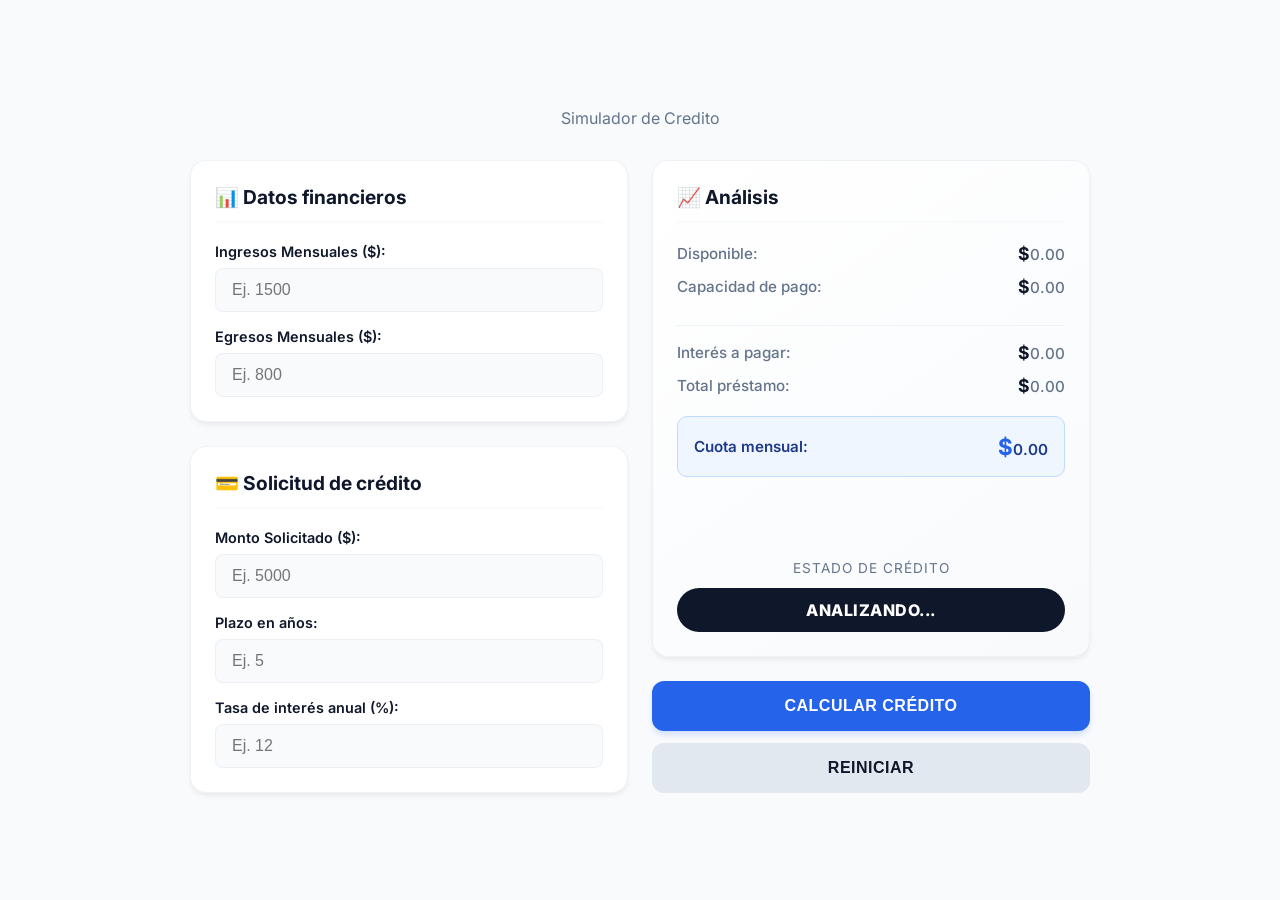
==== index.html @ 5624c061 "cambio de nombre del html" ====
<!DOCTYPE html>
<html lang="es">
<head>
    <meta charset="UTF-8">
    <meta name="viewport" content="width=device-width, initial-scale=1.0">
    <title>Simulador de Crédito</title>
    <link rel="stylesheet" href="simulador.css">
    <link href="https://fonts.googleapis.com/css2?family=Inter:wght@400;500;600;800&display=swap" rel="stylesheet">
</head>
<body>

    <div class="container">
        <div class="header">
            <p class="subtitle">Simulador de Credito</p>
        </div>

        <div class="dashboard-grid">
            <div class="form-section">
                <div class="card">
                    <h2>📊 Datos financieros</h2>
                    <div class="input-group">
                        <label for="txtIngresos">Ingresos Mensuales ($):</label>
                        <input type="number" id="txtIngresos" placeholder="Ej. 1500">
                    </div>
                    <div class="input-group">
                        <label for="txtEgresos">Egresos Mensuales ($):</label>
                        <input type="number" id="txtEgresos" placeholder="Ej. 800">
                    </div>
                </div>

                <div class="card">
                    <h2>💳 Solicitud de crédito</h2>
                    <div class="input-group">
                        <label for="txtMonto">Monto Solicitado ($):</label>
                        <input type="number" id="txtMonto" placeholder="Ej. 5000">
                    </div>
                    <div class="input-group">
                        <label for="txtPlazo">Plazo en años:</label>
                        <input type="number" id="txtPlazo" placeholder="Ej. 5">
                    </div>
                    <div class="input-group">
                        <label for="txtTasaInteres">Tasa de interés anual (%):</label>
                        <input type="number" id="txtTasaInteres" placeholder="Ej. 12">
                    </div>
                </div>
            </div>

            <div class="results-section">
                <div class="card results-card">
                    <h2>📈 Análisis</h2>

                    <div class="result-item">
                        <span>Disponible:</span>
                        <strong>$<span id="spnDisponible">0.00</span></strong>
                    </div>
                    <div class="result-item">
                        <span>Capacidad de pago:</span>
                        <strong>$<span id="spnCapacidadPago">0.00</span></strong>
                    </div>
                    
                    <hr>
                    
                    <div class="result-item">
                        <span>Interés a pagar:</span>
                        <strong>$<span id="spnInteresPagar">0.00</span></strong>
                    </div>
                    <div class="result-item">
                        <span>Total préstamo:</span>
                        <strong>$<span id="spnTotalPrestamo">0.00</span></strong>
                    </div>
                    <div class="result-item highlight">
                        <span>Cuota mensual:</span>
                        <strong>$<span id="spnCuotaMensual">0.00</span></strong>
                    </div>

                    <div class="status-box">
                        <p>Estado de crédito</p>
                        <div id="spnEstadoCredito" class="status-badge">ANALIZANDO...</div>
                    </div>
                </div>

                <div class="buttons">
                    <button id="btnCalcularCredito" class="btn-primary" onclick="calcular();">Calcular Crédito</button>
                    <button id="btnReiniciar" class="btn-secondary">Reiniciar</button>
                </div>
            </div>
        </div>
    </div>
    
    <script src="funciones.js"></script>
    <script src="simulador.js"></script>
    <script src="utils.js"></script>
</body>
</html>
---- simulador.css ----
:root {
    --primary: #2563eb;
    --primary-hover: #1d4ed8;
    --secondary: #e2e8f0;
    --secondary-hover: #cbd5e1;
    --bg-color: #f8fafc;
    --card-bg: #ffffff;
    --text-main: #0f172a;
    --text-muted: #64748b;
    --border-color: #e2e8f0;
}

* {
    box-sizing: border-box;
    margin: 0;
    padding: 0;
}

body {
    font-family: 'Inter', Arial, sans-serif;
    background-color: var(--bg-color);
    color: var(--text-main);
    display: flex;
    justify-content: center;
    align-items: center;
    min-height: 100vh;
    padding: 20px;
    background-image:url(fondo.png);
    background-repeat: no-repeat;
    background-size: cover;
}

.container {
    width: 100%;
    max-width: 900px;
}

.header {
    text-align: center;
    margin-bottom: 32px;
}

.header h1 {
    font-size: 2.2rem;
    font-weight: 800;
    color: var(--text-main);
    margin-bottom: 8px;
}

.subtitle {
    color: var(--text-muted);
    font-size: 1rem;
}

/* Sistema Responsivo */
.dashboard-grid {
    display: grid;
    grid-template-columns: 1fr;
    gap: 24px;
}

@media (min-width: 768px) {
    .dashboard-grid {
        grid-template-columns: 1fr 1fr;
    }
}

.form-section, .results-section {
    display: flex;
    flex-direction: column;
    gap: 24px;
}

.card {
    background-color: var(--card-bg);
    padding: 24px;
    border-radius: 16px;
    box-shadow: 0 4px 6px -1px rgba(0, 0, 0, 0.05), 0 2px 4px -1px rgba(0, 0, 0, 0.03);
    border: 1px solid var(--border-color);
}

.card h2 {
    font-size: 1.2rem;
    margin-bottom: 20px;
    color: var(--text-main);
    display: flex;
    align-items: center;
    border-bottom: 2px solid var(--bg-color);
    padding-bottom: 12px;
}

.input-group {
    margin-bottom: 16px;
}

.input-group:last-child {
    margin-bottom: 0;
}

label {
    display: block;
    margin-bottom: 8px;
    font-size: 0.9rem;
    font-weight: 600;
    color: var(--text-main);
}

input {
    width: 100%;
    padding: 12px 16px;
    border-radius: 8px;
    border: 1px solid var(--border-color);
    background-color: var(--bg-color);
    font-size: 1rem;
    color: var(--text-main);
    transition: all 0.2s ease;
}

input:focus {
    outline: none;
    border-color: var(--primary);
    box-shadow: 0 0 0 3px rgba(37, 99, 235, 0.1);
    background-color: white;
}

/* Panel de Resultados */
.results-card {
    background: linear-gradient(145deg, #ffffff, #f8fafc);
    flex-grow: 1; 
    display: flex;
    flex-direction: column;
}

.result-item {
    display: flex;
    justify-content: space-between;
    align-items: center;
    margin-bottom: 12px;
}

.result-item span {
    color: var(--text-muted);
    font-weight: 500;
    font-size: 0.95rem;
}

.result-item strong {
    font-size: 1.1rem;
    color: var(--text-main);
}

hr {
    border: 0;
    height: 1px;
    background-color: var(--border-color);
    margin: 16px 0;
}

.highlight {
    background-color: #eff6ff;
    padding: 16px;
    border-radius: 10px;
    margin-top: 8px;
    border: 1px solid #bfdbfe;
}

.highlight span {
    color: #1e3a8a;
    font-weight: 600;
}

.highlight strong {
    color: var(--primary);
    font-size: 1.4rem;
}

.status-box {
    margin-top: auto;
    padding-top: 32px;
    text-align: center;
}

.status-box p {
    font-size: 0.85rem;
    color: var(--text-muted);
    text-transform: uppercase;
    letter-spacing: 1px;
    margin-bottom: 12px;
}

.status-badge {
    display: inline-block;
    padding: 12px 24px;
    background-color: var(--text-main);
    color: white;
    font-weight: 800;
    border-radius: 999px;
    font-size: 1rem;
    letter-spacing: 0.5px;
    width: 100%;
}

/* Botones */
.buttons {
    display: flex;
    flex-direction: column;
    gap: 12px;
}

button {
    width: 100%;
    padding: 16px;
    border: none;
    border-radius: 12px;
    font-size: 1rem;
    font-weight: 600;
    cursor: pointer;
    transition: all 0.2s ease;
    text-transform: uppercase;
    letter-spacing: 0.5px;
}

.btn-primary {
    background-color: var(--primary);
    color: white;
    box-shadow: 0 4px 6px -1px rgba(37, 99, 235, 0.2);
}

.btn-primary:hover {
    background-color: var(--primary-hover);
    transform: translateY(-2px);
    box-shadow: 0 6px 8px -1px rgba(37, 99, 235, 0.3);
}

.btn-primary:active {
    transform: translateY(0);
}

.btn-secondary {
    background-color: var(--secondary);
    color: var(--text-main);
}

.btn-secondary:hover {
    background-color: var(--secondary-hover);
}

:root {
    --primary: #2563eb;
    --primary-hover: #1d4ed8;
    --secondary: #e2e8f0;
    --secondary-hover: #cbd5e1;
    --bg-color: #f8fafc;
    --text-main: #0f172a;
    --text-muted: #64748b;
    --border-color: rgba(226, 232, 240, 0.5); /* Borde más suave para el cristal */
}

* {
    box-sizing: border-box;
    margin: 0;
    padding: 0;
}
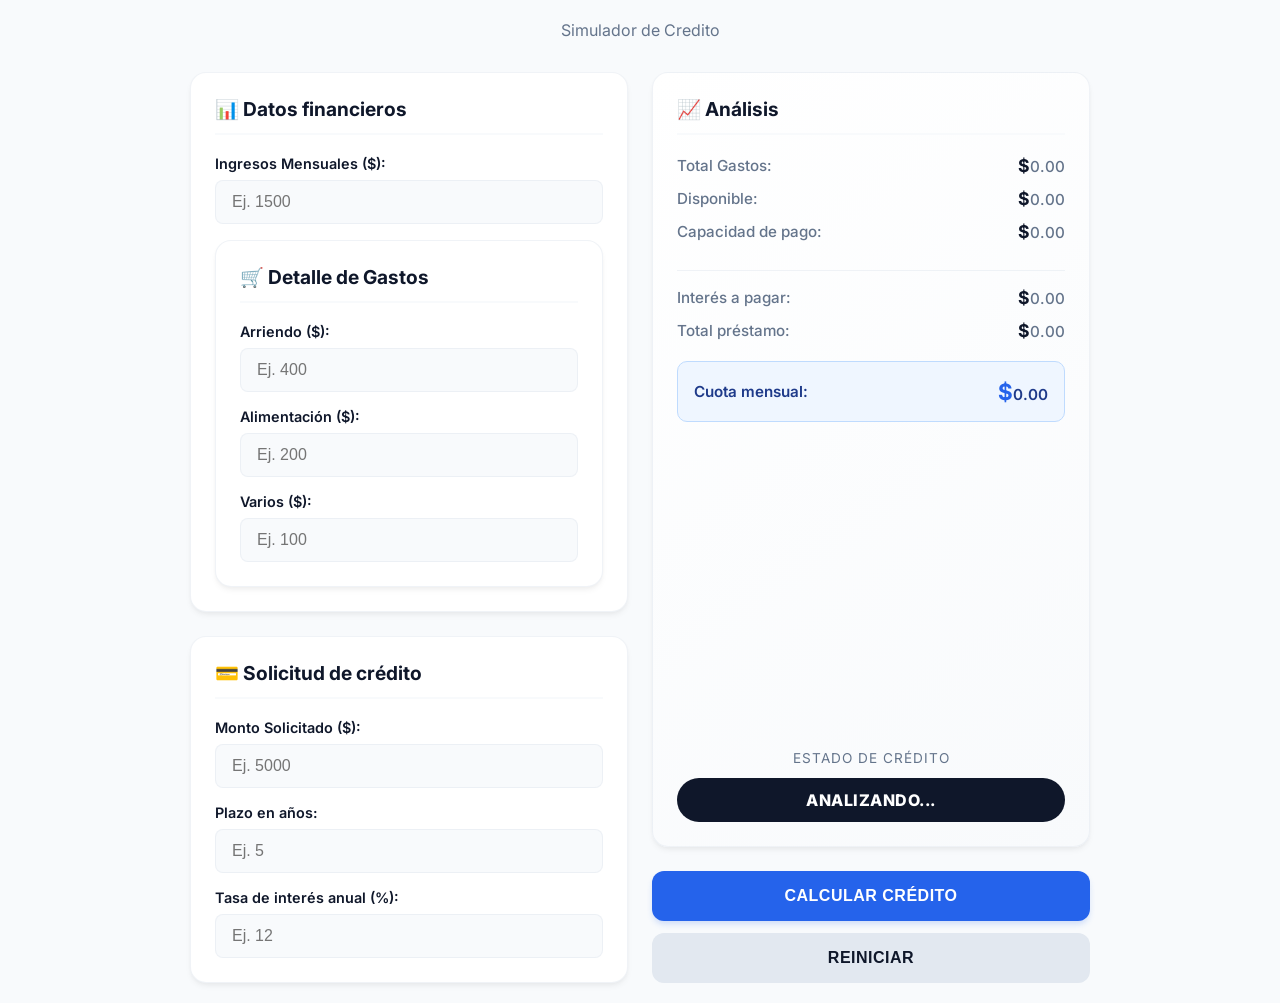
==== commit dc9ae635: "agregar gastos" ====
--- a/index.html
+++ b/index.html
@@ -20,11 +20,26 @@
                     <h2>📊 Datos financieros</h2>
                     <div class="input-group">
                         <label for="txtIngresos">Ingresos Mensuales ($):</label>
-                        <input type="number" id="txtIngresos" placeholder="Ej. 1500">
+                        <input type="text" id="txtIngresos" placeholder="Ej. 1500" onblur="validarInput('txtIngresos', 'msgIngresos', 5)">
+                        <span id="msgIngresos" class="error-msg"></span>
                     </div>
-                    <div class="input-group">
-                        <label for="txtEgresos">Egresos Mensuales ($):</label>
-                        <input type="number" id="txtEgresos" placeholder="Ej. 800">
+                    <div class="card">
+                        <h2>🛒 Detalle de Gastos</h2>
+                        <div class="input-group">
+                            <label for="txtArriendo">Arriendo ($):</label>
+                            <input type="text" id="txtArriendo" placeholder="Ej. 400" onblur="validarInput('txtArriendo', 'msgArriendo', 5)">
+                            <span id="msgArriendo" class="error-msg"></span>
+                        </div>
+                        <div class="input-group">
+                            <label for="txtAlimentacion">Alimentación ($):</label>
+                            <input type="text" id="txtAlimentacion" placeholder="Ej. 200" onblur="validarInput('txtAlimentacion', 'msgAlimentacion', 5)">
+                            <span id="msgAlimentacion" class="error-msg"></span>
+                        </div>
+                        <div class="input-group">
+                            <label for="txtVarios">Varios ($):</label>
+                            <input type="text" id="txtVarios" placeholder="Ej. 100" onblur="validarInput('txtVarios', 'msgVarios', 5)">
+                            <span id="msgVarios" class="error-msg"></span>
+                        </div>
                     </div>
                 </div>
 
@@ -32,15 +47,18 @@
                     <h2>💳 Solicitud de crédito</h2>
                     <div class="input-group">
                         <label for="txtMonto">Monto Solicitado ($):</label>
-                        <input type="number" id="txtMonto" placeholder="Ej. 5000">
+                        <input type="text" id="txtMonto" placeholder="Ej. 5000" onblur="validarInput('txtMonto', 'msgMonto', 5)">
+                        <span id="msgMonto" class="error-msg"></span>
                     </div>
                     <div class="input-group">
                         <label for="txtPlazo">Plazo en años:</label>
-                        <input type="number" id="txtPlazo" placeholder="Ej. 5">
+                        <input type="text" id="txtPlazo" placeholder="Ej. 5" onblur="validarInput('txtPlazo', 'msgPlazo', 2)"> 
+                        <span id="msgPlazo" class="error-msg"></span>
                     </div>
                     <div class="input-group">
                         <label for="txtTasaInteres">Tasa de interés anual (%):</label>
-                        <input type="number" id="txtTasaInteres" placeholder="Ej. 12">
+                        <input type="text" id="txtTasaInteres" placeholder="Ej. 12" onblur="validarInput('txtTasaInteres', 'msgTasaInteres', 3)">
+                        <span id="msgTasaInteres" class="error-msg"></span>
                     </div>
                 </div>
             </div>
@@ -48,7 +66,10 @@
             <div class="results-section">
                 <div class="card results-card">
                     <h2>📈 Análisis</h2>
-
+                    <div class="result-item">
+                        <span>Total Gastos:</span>
+                        <strong>$<span id="spnTotalGastos">0.00</span></strong>
+                    </div>
                     <div class="result-item">
                         <span>Disponible:</span>
                         <strong>$<span id="spnDisponible">0.00</span></strong>
--- a/simulador.css
+++ b/simulador.css
@@ -261,3 +261,8 @@
     margin: 0;
     padding: 0;
 }
+.error-msg {
+    display: block;
+    color: #ef4444; /* Rojo suave */
+    font-size: 0.8rem;
+}
